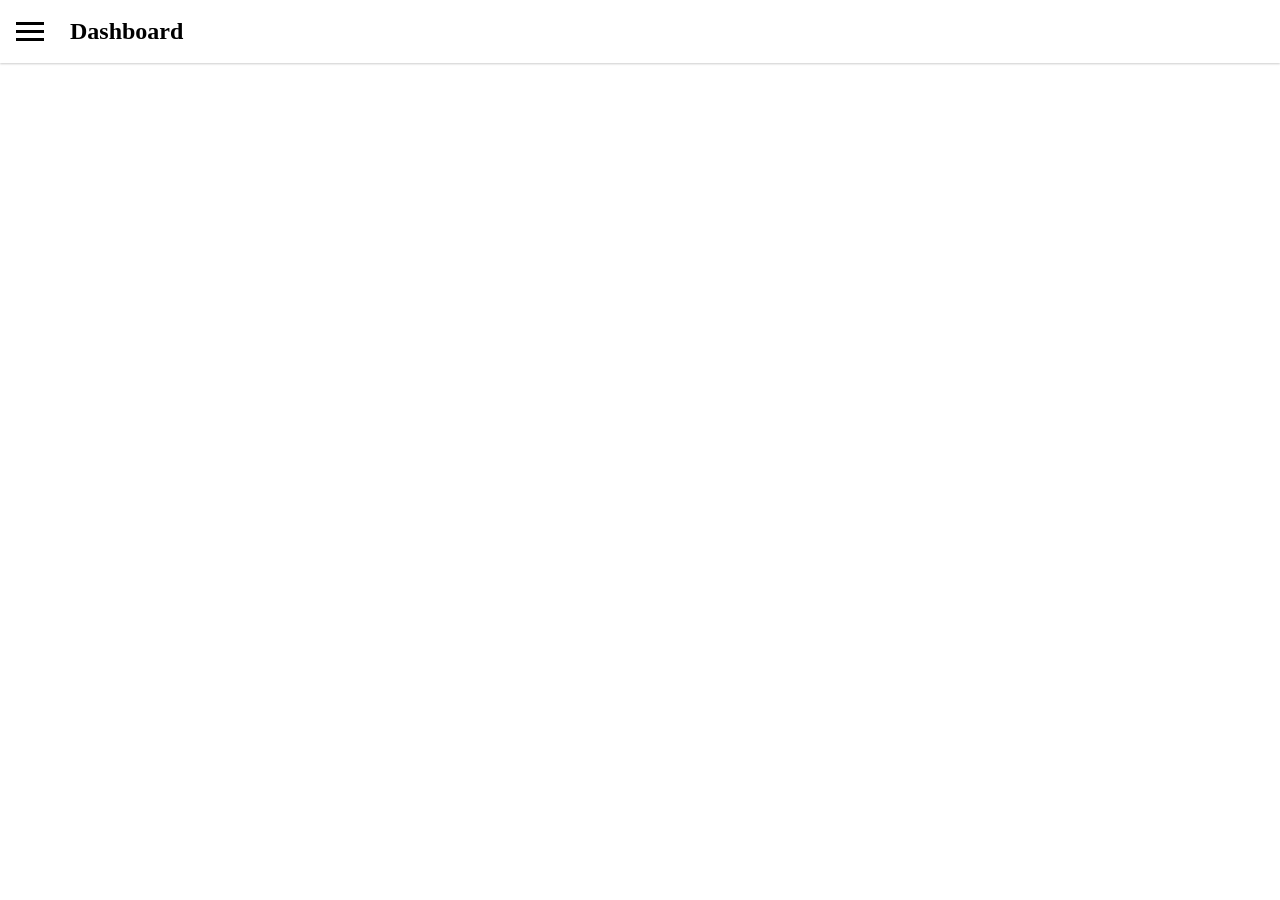
==== Tugas 1/dashboard.html @ cac20016 "Membuat halaman dasboard beserta tampilannya" ====
<!DOCTYPE html>
<html lang="en">
<head>
    <meta charset="UTF-8">
    <meta name="viewport" content="width=device-width, initial-scale=1.0">
    <title>Dashboard My SITTA</title>
    <link rel="stylesheet" href="css/style.css">
</head>
<body>
    <div class="dashboard-page">
        <header class="header-nav-container" id="displaySideBar">
            <div class="header-nav-content">
                <h1>📚 My SITTA</h1>
                <p>Manajemen Buku & Pengiriman</p>
            </div>

            <nav class="nav-list">
                <button class="btn-dashboard">🏠 &nbsp Dashboard</button>
                <button class="btn-stock">📖 &nbsp Stock Buku</button>
                <button class="pesanan">🛒 &nbsp Pesanan</button>
                <button class="Pengiriman">🚚 &nbsp Pengiriman</button>
                <button class="keluar">🚪 &nbsp Logout</button>              
            </nav>
        </header>

        <main>
            <section class="dashboard">
                <header class="header-dashboard">
                    <button class="hamburger-dashboard" id="btnHamburger">
                        <span></span>
                        <span></span>
                        <span></span>
                    </button>
                    <h2>Dashboard</h2>
                </header>

            </section>
        </main>
    </div>

    <script src="js/dasboard.js"></script>
</body>
</html>
---- Tugas 1/css/style.css ----
/* STYLE login.html */
:root{
    --primary-color: white;
    --secondary-color: rgb(12, 37, 112);
    --primary-font-color: black;
    --desc-font-color: rgb(219, 218, 218);
    --secondary-font-color: white;
    --shadow-body: rgba(0, 0, 0, 0.5);
    --primary-font: 'Inter', sans-serif;
    --shadow-box: 0px 1px 2px rgba(0, 0, 0, 0.2);
}


body{
    margin: 0;
    padding: 0;
    top: 0;
    box-sizing: border-box;
}

.hero-login{
    display: flex;
    align-items: center;
    justify-content: center;
    min-height: 100vh;
    font-family: var(--primary-font);

    background: var(--shadow-body);
}

input{
    transition: 0.2s;
}


.login-page{
    display: flex;
    flex-direction: row;
    box-shadow: var(--shadow-box);
    border-radius: 20px;
}

.opening-container{
    display: flex;
    flex-direction: column;
    align-items: center;
    justify-content: center;
    text-align: center;
    height: 30rem;
    width: 20rem;
    border-radius: 10px 0px 0px 10px;
    padding: 0 20px;
    
    background-color: var(--secondary-color);
    color: var(--secondary-font-color);

}

.opening-container h1{
    margin-bottom: 0;
    font-size: 2rem;
}

.opening-container p{
    color: var(--desc-font-color);
}

.opening-container button{
    border: solid 2px var(--desc-font-color);
    border-radius: 20px;
    width: 6.5rem;
    height: 1.7rem;
    cursor: pointer;

     background-color: transparent;
     color: var(--desc-font-color);
     font-weight: 550;
}

.opening-container button:active{
    background-color: rgb(205, 204, 204);
    color: var(--primary-font-color);
}

.login-container{
    display: flex;
    flex-direction: column;
    justify-content: center;
    align-items: center;
    border-radius: 0px 10px 10px 0px;
    width: 20rem;
    padding: 0 20px;
  
    background-color: var(--primary-color);

}

.login-container form{
    display: flex;
    flex-direction: column;
    align-items: center;
    width: 65%;

    gap: 1rem;
}

[type=text], [type=password]{
    height: 2rem;
    width: 100%;
    padding-left: 0.5rem;
}

[type=submit]{
    width: 6.5rem;
    height: 1.8rem;
    border-radius: 20px;
    border: none;
    cursor: pointer;

    background-color: var(--secondary-color);
    color: var(--secondary-font-color);
    font-weight: bold;
}

[type=submit]:active{
    color: var(--primary-font-color);
    background-color: var(--primary-color);
    border: solid 2px black;
    
}

.login-container h2{
    font-size: 2rem;
    color: var(--secondary-color);
}

.login-container a{
    text-decoration: none;
}


/* LIST CONTAINER */
.form-list-container{
    display: none;
    background-color: white;
    padding:  0rem 2rem 3rem 2rem;
    width: 17rem;
    border-radius: 10px;
}


.form-list-container form{
    display: flex;
    flex-direction: column;
    width: 100%;
}

.form-list-container h2{
    margin-bottom: 1.5rem;
    font-size: 2rem;
    text-align: center;

    color: var(--secondary-color);
}

.form-list-container input{
    margin-bottom: 1rem;
    width: 100%;
    padding-left: 0.1rem;
    padding-right: 0;
    box-sizing:border-box;
}

.form-list-container [type=text]:focus, 
.form-list-container [type=password]:focus, 
.login-container [type=text]:focus,
.login-container [type=password]:focus{
    border:  solid 2px red;
    outline: none;
}

.form-list-container [type=submit]{
    height: 2.2rem;
    margin: auto;
    width: 60%;
}

.btn-batal{
    display: block;
    border: none;
    border-radius: 20px;
    width: 60%;
    margin: 15px auto;
    height: 2.2rem;
    background-color: rgb(150, 148, 148);
    color: white;
    font-weight: bold;
}

.btn-batal:active{
    background-color: white;
    color: black;
    border: solid 2px black;
}


/* =========================
        DASHBOARD PAGE
   =========================
*/

.dashboard-page{
    display: flex;
    min-height: 100vh;
}

.header-nav-container{
    display: flex;
    flex-direction: column;
    width: 0;
    padding: 0;
    overflow: hidden;
    flex-shrink: 0;

    transition: width 0.4 ease;
    

    background-color: var(--secondary-color);
    color: var(--secondary-font-color);
}

.header-nav-container.hide{
    width: 220px;
    padding: 30px 10px;
}


.header-nav-content h1,.header-nav-content p{
    margin: auto;
    text-align: center;
}

.nav-list{
    margin-top: 2rem;
    display: flex;
    align-items: stretch;
    gap: 10px;
    flex-direction: column;
    flex: 1;
}

.nav-list button{
    border: none;
    width: 95%;
    height: 2.5rem;
    border-radius: 5px;
    font-size: 1rem;
    text-align: left;
    background: none;
    box-sizing: border-box;
    color: var(--secondary-font-color);
    cursor: pointer;
}

.keluar{
    margin-top: auto;
}

.nav-list button:hover{
    background-color: royalblue;
}

main{
    flex: 1;
}

.hamburger-dashboard{
    display: flex;
    flex-direction: column;
    border: none;
    width: 40px;
    cursor: pointer;
    gap: 5px;
    background: none;
}

.hamburger-dashboard span{
    width: 100%;
    height: 3px;
    background: black;
}

.header-dashboard{
    display: flex;
    align-items: center;
    gap: 20px;
    height: 3.3rem;
    box-shadow: var(--shadow-box);
    padding: 5px 10px;
}

.header-dashboard h2{
    margin: 0;
}
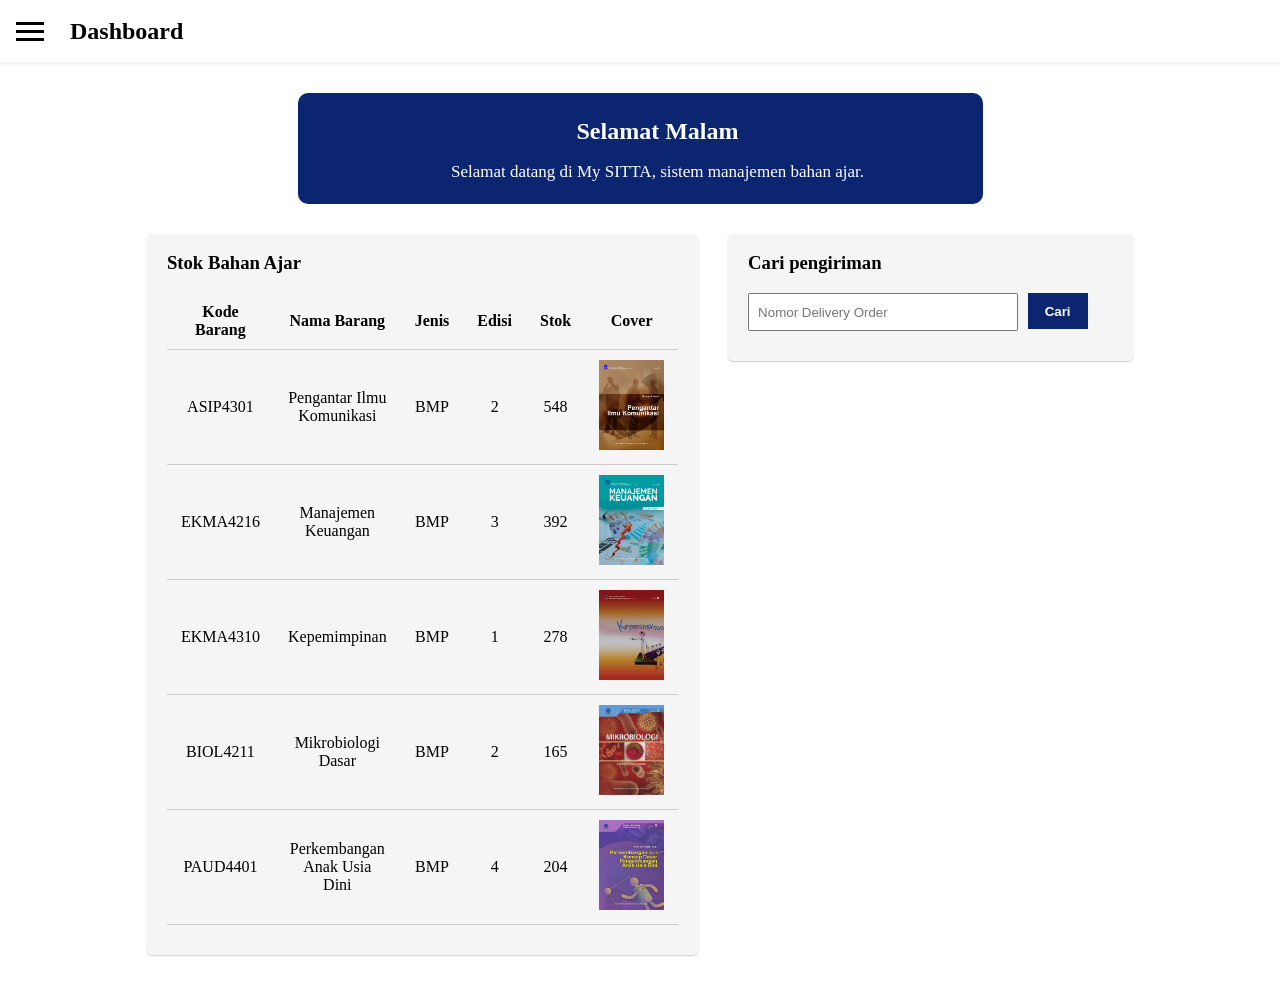
==== commit 16e6f848: "Memperbaharui penyimpanan login ke dalam array data.js, membuat content-content dashboard dan menamp" ====
--- a/Tugas 1/dashboard.html
+++ b/Tugas 1/dashboard.html
@@ -16,9 +16,17 @@
 
             <nav class="nav-list">
                 <button class="btn-dashboard">🏠 &nbsp Dashboard</button>
-                <button class="btn-stock">📖 &nbsp Stock Buku</button>
-                <button class="pesanan">🛒 &nbsp Pesanan</button>
-                <button class="Pengiriman">🚚 &nbsp Pengiriman</button>
+                <button class="btn-bahan-ajar">📚 &nbsp Informasi Bahan Ajar</button>
+                <button class="btn-tracking-pengiriman">🚚 &nbsp Tracking Pengiriman</button>
+                <div class="dropdown">
+                    <button class="btn-laporan" id="btnLaporan">📑 &nbsp Laporan</button>
+                    <ul class="dropdown-laporan" id="dropDownLaporan">
+                    <li><a href="#">Monitoring Progress DO Bahan Ajar</a></li>
+                    <li><a href="#">Rekap Bahan Ajar</a></li>
+                </div>
+                
+                </ul>
+                <button class="btn-historiBA">🔄️ &nbsp Histori Bahan Ajar</button>
                 <button class="keluar">🚪 &nbsp Logout</button>              
             </nav>
         </header>
@@ -31,13 +39,60 @@
                         <span></span>
                         <span></span>
                     </button>
-                    <h2>Dashboard</h2>
+                    <h1>Dashboard</h1>
                 </header>
 
+                <div class="body-dashboard">
+                    <div class="ucapan">
+                        <h2 id="ucap"></h2>
+                        <p>Selamat datang di My SITTA, sistem manajemen bahan ajar.</p>
+                    </div>
+
+                    <div class="cards-dashboard">
+                        <div class="stok-ba-dashboard">
+                            <h3>Stok Bahan Ajar</h3>
+                            <table class="tabel-bahan-ajar">
+                                <thead>
+                                    <tr>
+                                        <th>Kode Barang</th>
+                                        <th>Nama Barang</th>
+                                        <th>Jenis</th>
+                                        <th>Edisi</th>
+                                        <th>Stok</th>
+                                        <th>Cover</th>
+                                    </tr>
+                                </thead>
+
+                                <tbody id="tabelBuku">
+
+                                </tbody>
+                            </table>
+                        </div>
+
+                        <div class="pengiriman-dashboard">
+                            <h3>Cari pengiriman</h3>
+                            <form action="" class="form-cari-ba">
+                                <input type="text" placeholder="Nomor Delivery Order">
+                                <input type="submit" value="Cari">
+                            </form>
+                        </div>
+                    </div>
+                </div>
             </section>
+
+            <section class="stocks">
+                <div>
+                    
+                </div>
+            </section>
+            <section></section>
+            <section></section>
         </main>
     </div>
 
+
+    <script src="js/data.js"></script>
     <script src="js/dasboard.js"></script>
+    
 </body>
 </html>
--- a/Tugas 1/css/style.css
+++ b/Tugas 1/css/style.css
@@ -143,9 +143,13 @@
 .form-list-container{
     display: none;
     background-color: white;
-    padding:  0rem 2rem 3rem 2rem;
-    width: 17rem;
+    padding:  0rem 5rem 3rem 5rem;
+    width: 430px;
     border-radius: 10px;
+}
+
+.form-list-container label{
+    font-weight: bold;
 }
 
 
@@ -212,6 +216,7 @@
 .dashboard-page{
     display: flex;
     min-height: 100vh;
+    background: var(--primary-color);
 }
 
 .header-nav-container{
@@ -222,9 +227,6 @@
     overflow: hidden;
     flex-shrink: 0;
 
-    transition: width 0.4 ease;
-    
-
     background-color: var(--secondary-color);
     color: var(--secondary-font-color);
 }
@@ -238,6 +240,16 @@
 .header-nav-content h1,.header-nav-content p{
     margin: auto;
     text-align: center;
+}
+
+.header-nav-content, .nav-list{
+    opacity: 1;
+    transition: opacity 1s ease;
+}
+
+.header-nav-container:not(.hide) .header-nav-content,
+.header-nav-container:not(.hide) .nav-list {
+    opacity: 0;
 }
 
 .nav-list{
@@ -274,6 +286,33 @@
     flex: 1;
 }
 
+.dropdown-laporan{
+    display: none;
+    position: absolute;
+    left: 50px;
+    width: 250px;
+    min-width: 160px;
+    box-shadow: 0px 8px 10px rgb(0, 0, 0, 0.2);
+    list-style: none;
+    padding: 10px 0 0 7px;
+    margin: 0;
+    z-index: 1;
+
+    background-color: royalblue;
+}
+
+.dropdown li{
+    margin-bottom: 10px;
+    text-align: left;
+}
+
+
+.dropdown a{
+    text-decoration: none;
+    color: var(--primary-color)
+}
+
+
 .hamburger-dashboard{
     display: flex;
     flex-direction: column;
@@ -299,8 +338,90 @@
     padding: 5px 10px;
 }
 
-.header-dashboard h2{
+.header-dashboard h1{
     margin: 0;
 }
 
-
+.body-dashboard{
+    display: flex;
+    flex-direction: column;
+    align-items: center;
+    margin: 0;
+    background-color: rgba(255, 255, 255, 0.5);
+    padding: 30px;
+}
+
+.body-dashboard h2{
+    margin-bottom: 0;
+}
+
+.body-dashboard p{
+    font-size: 17px;
+}
+
+.ucapan{
+    text-align: center;
+    border-radius: 10px;
+    padding: 5px 20px 5px 55px;
+    width: 50%;
+
+    background-color: var(--secondary-color);
+    color: var(--secondary-font-color);
+
+}
+
+.cards-dashboard{
+    display: flex;
+    gap: 30px;
+}
+
+.stok-ba-dashboard, .pengiriman-dashboard{
+    margin-top: 30px;
+    border-radius: 5px;
+    padding: 0px 20px 30px 20px;
+    background-color: whitesmoke;
+    box-shadow: var(--shadow-box);
+}
+
+.stok-ba-dashboard{
+    flex: 4;
+}
+
+.pengiriman-dashboard{
+    flex: 3;
+    height: fit-content;
+}
+
+
+.tabel-bahan-ajar{
+    text-align: center;
+    border-collapse: collapse;
+}
+
+.tabel-bahan-ajar tr{
+    border-bottom: 1px solid #ccc;
+}
+
+th, td{
+    padding:  10px 14px;
+}
+
+.tabel-bahan-ajar img{
+    width: 65px;
+    height: 90px;
+    object-fit: cover;
+}
+
+.form-cari-ba{
+    display: flex;
+    gap: 10px;
+}
+
+.pengiriman-dashboard [type=text]{
+    width: 70%;
+}
+.pengiriman-dashboard [type=submit]{
+    width: 60px;
+    border-radius: 0;
+    height: 36px;
+}
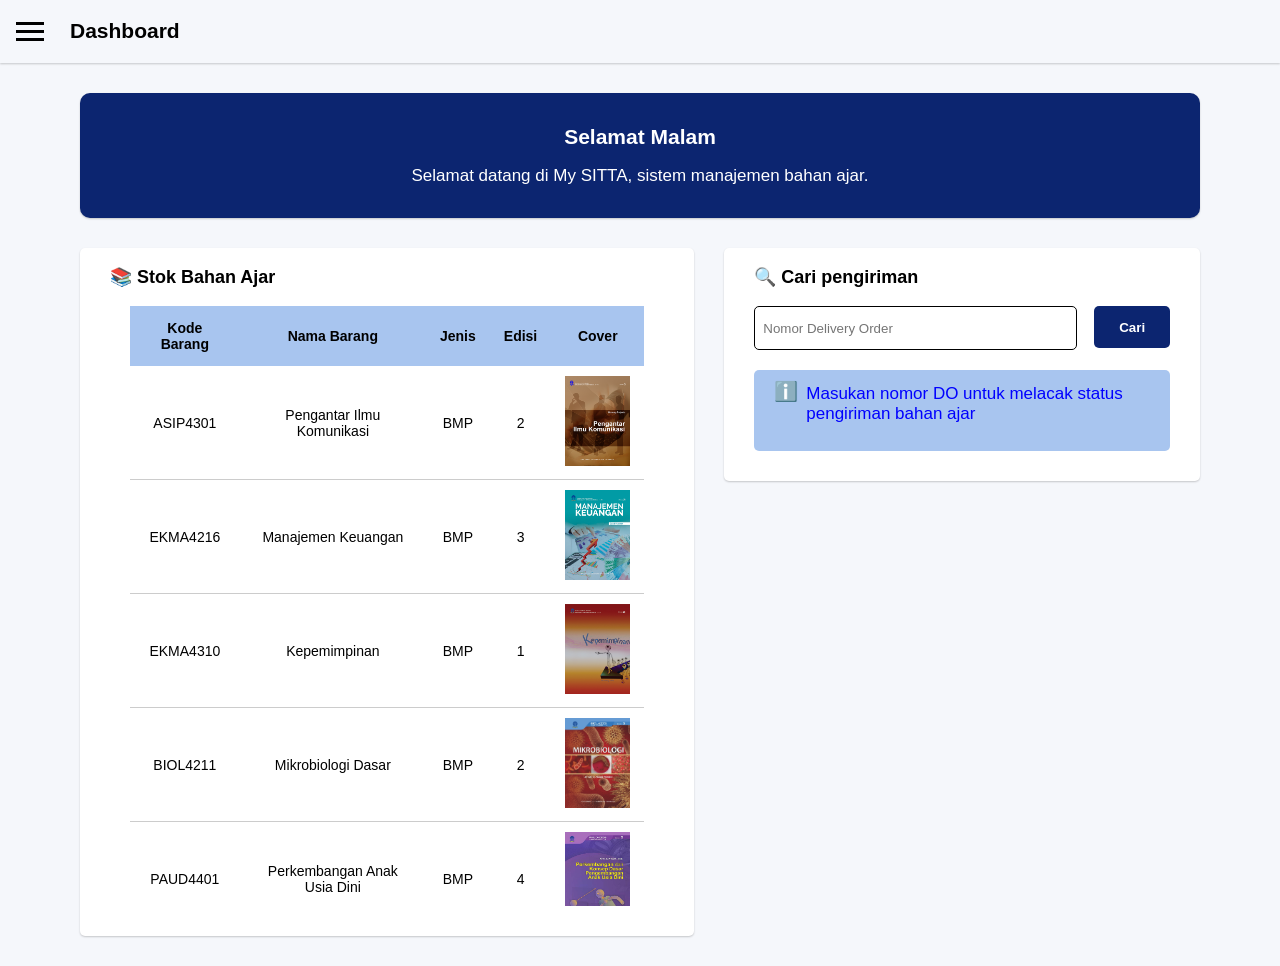
==== commit ece0ad2e: "Membuat isi navigasi informasi bahan ajar dan membuat fitur tambah bahan ajar" ====
--- a/Tugas 1/dashboard.html
+++ b/Tugas 1/dashboard.html
@@ -15,8 +15,8 @@
             </div>
 
             <nav class="nav-list">
-                <button class="btn-dashboard">🏠 &nbsp Dashboard</button>
-                <button class="btn-bahan-ajar">📚 &nbsp Informasi Bahan Ajar</button>
+                <button class="btn-dashboard" id="btnDashboard">🏠 &nbsp Dashboard</button>
+                <button class="btn-bahan-ajar" id="btnStockBa">📚 &nbsp Informasi Bahan Ajar</button>
                 <button class="btn-tracking-pengiriman">🚚 &nbsp Tracking Pengiriman</button>
                 <div class="dropdown">
                     <button class="btn-laporan" id="btnLaporan">📑 &nbsp Laporan</button>
@@ -39,10 +39,10 @@
                         <span></span>
                         <span></span>
                     </button>
-                    <h1>Dashboard</h1>
+                    <h1 id="titleHeader">Dashboard</h1>
                 </header>
 
-                <div class="body-dashboard">
+                <div class="body-dashboard" id="bodyDashboard">
                     <div class="ucapan">
                         <h2 id="ucap"></h2>
                         <p>Selamat datang di My SITTA, sistem manajemen bahan ajar.</p>
@@ -50,43 +50,163 @@
 
                     <div class="cards-dashboard">
                         <div class="stok-ba-dashboard">
-                            <h3>Stok Bahan Ajar</h3>
-                            <table class="tabel-bahan-ajar">
-                                <thead>
+                            <h3> 📚 Stok Bahan Ajar</h3>
+                            <div class="ba-dashboard-scroll">
+                                <table class="tabel-bahan-ajar">
+                                    <thead class="th-tabel-ba-dashboard">
+                                        <tr>
+                                            <th>Kode Barang</th>
+                                            <th>Nama Barang</th>
+                                            <th>Jenis</th>
+                                            <th>Edisi</th>
+                                            <th>Cover</th>
+                                        </tr>
+                                    </thead>
+
+                                    <tbody id="tabelBuku">
+
+                                    </tbody>
+                                </table>
+                            </div>
+                        </div>
+
+                        <div class="pengiriman-dashboard">
+                            <div>
+                                <h3>🔍 Cari pengiriman</h3>
+                                <form action="" class="form-cari-ba" id="formCari">
+                                    <input id="nomorDeliv" type="text" placeholder="Nomor Delivery Order">
+                                    <input type="submit" value="Cari">
+                                </form>
+                            </div>
+                            <div class="panduan-pengiriman">
+                                <div class="panduan-content">
+                                    <span class="icon-panduan">ℹ️ </span>
+                                    <p>Masukan nomor DO untuk melacak status <br> pengiriman bahan ajar</p>
+                                </div>
+                            </div>
+                        </div>
+                    </div>
+                </div>
+            </section>
+
+            <section class="stocks">
+                <div class="body-stock" id="bodyStock">
+                    <div class="stock-cover">
+                        <div class="stock-container">
+                            <table>
+                                <thead class="thead-stock">
                                     <tr>
+                                        <th>Kode Lokasi</th>
                                         <th>Kode Barang</th>
                                         <th>Nama Barang</th>
-                                        <th>Jenis</th>
+                                        <th>Jenis Barang</th>
                                         <th>Edisi</th>
                                         <th>Stok</th>
                                         <th>Cover</th>
                                     </tr>
                                 </thead>
 
-                                <tbody id="tabelBuku">
+                                <tbody id="dataStockBa">
 
                                 </tbody>
                             </table>
                         </div>
 
-                        <div class="pengiriman-dashboard">
-                            <h3>Cari pengiriman</h3>
-                            <form action="" class="form-cari-ba">
-                                <input type="text" placeholder="Nomor Delivery Order">
-                                <input type="submit" value="Cari">
-                            </form>
-                        </div>
-                    </div>
+                        <button id="btnTambahStok">➕Tambah Stock</button>
+                    </div> 
                 </div>
             </section>
-
-            <section class="stocks">
-                <div>
-                    
-                </div>
-            </section>
-            <section></section>
-            <section></section>
+            
+            <div class="popups" id="popups">
+                <div class="popup-data-kosong" id="popupDataKosong">
+                    <span>⚠️</span>
+                    <h2>Data Tidak Ditemukan!</h2>
+                </div>
+
+                <div class="popup-cari-pengiriman">
+                    <div class="popup-pengiriman" id="popupPengiriman">
+                        <div class="header-popup-pengiriman">
+                            <div class="header-popup-content">
+                                <span class="icon-paket">📦</span>
+                                <div class="pkt-do">
+                                    <h2>#<span id="paketPopup">-</span></h2>
+                                    <p>DO:394749774779</p>
+                                </div>
+                            </div>
+                            <div class="container-status" id="containerStatus">
+                                <p id="statusPopup">-</p>
+                            </div>
+                        </div>
+
+                        <hr>
+
+                        <div class="body-popup-pengiriman">
+                            <div>
+                                <h3>Nama</h3>
+                                <p id="namaPopup">-</p>
+                            </div>
+                            <div>
+                                <h3>Tanggal kirim</h3>
+                                <p id="tanggalKirimPopup">-</p>
+                            </div>
+                            <div>
+                                <h3>Ekspedisi</h3>
+                                <p id="ekspedisiPopup">-</p>
+                            </div>
+                            <div>
+                                <h3>Total</h3>
+                                <p id="totalPopup">-</p>
+                            </div>
+                        </div>
+
+                        <hr>
+                        
+                        <div class="perjalanan-container">
+                            <h3>Riwayat Perjalanan</h3>
+                            <div class="riwayat-container">
+                               <div id="listPerjalanan"></div>
+                            </div>
+                        </div>
+
+                        <hr>
+
+                        <div class="batal-popup-pengiriman">
+                            <button id="btnPopup">X</button>
+                        </div>
+                    </div>
+                </div>
+
+
+                <div class="popup-tambah-stok" id="popupTambahStok">
+                    <div class="tambah-stok-container">
+                        <h2>TAMBAH STOK</h2>
+                        <form action="" id="tabelTambahStok" class="tabel-tambah-stok">
+                            <label for="">Kode Lokasi</label><span class="wajib">*</span>
+                                <input id="kdLokasi" type="text" required>
+                            <label for="">Kode Barang</label><span class="wajib">*</span>
+                                <input id="kdBarang" type="text" required>
+                            <label for="">Nama Barang</label><span class="wajib">*</span>
+                                <input id="nama" type="text" required>
+                            <label for="">Jenis Barang</label><span class="wajib">*</span>
+                                <input id="jenis" type="text" required>
+                            <label for="">Edisi</label><span class="wajib">*</span>
+                                <input id="edisi" type="text" required>
+                            <label for="">Stok</label><span class="wajib">*</span>
+                                <input id="stok" type="text" required>
+                            <label for="">Format Cover</label>
+                                <input id="format" type="text" placeholder="contoh: image.jpg">
+
+                            <b><span class="wajib">*</span></b><span class="wajib-content"> Wajib diisi</span>
+
+                            <div class="btns-tambah-stok">
+                                <input type="submit">
+                                <button type="button" id="btnBatalStok">Batal</button>
+                            </div>
+                        </form>
+                        
+                    </div>
+                </div>
+            </div>
         </main>
     </div>
 
--- a/Tugas 1/css/style.css
+++ b/Tugas 1/css/style.css
@@ -7,6 +7,7 @@
     --secondary-font-color: white;
     --shadow-body: rgba(0, 0, 0, 0.5);
     --primary-font: 'Inter', sans-serif;
+    --font-grey: rgb(78, 78, 78);
     --shadow-box: 0px 1px 2px rgba(0, 0, 0, 0.2);
 }
 
@@ -16,6 +17,8 @@
     padding: 0;
     top: 0;
     box-sizing: border-box;
+    font-family: var(--primary-font);
+    font-size: 14px;
 }
 
 .hero-login{
@@ -125,7 +128,8 @@
 [type=submit]:active{
     color: var(--primary-font-color);
     background-color: var(--primary-color);
-    border: solid 2px black;
+    border: solid 1px var(--font-grey);
+    transition: background-color 0.4s;
     
 }
 
@@ -216,7 +220,7 @@
 .dashboard-page{
     display: flex;
     min-height: 100vh;
-    background: var(--primary-color);
+    background: #f5f7fb;
 }
 
 .header-nav-container{
@@ -286,6 +290,7 @@
     flex: 1;
 }
 
+
 .dropdown-laporan{
     display: none;
     position: absolute;
@@ -344,11 +349,14 @@
 
 .body-dashboard{
     display: flex;
-    flex-direction: column;
-    align-items: center;
+    align-items: center;
+}
+
+.body-dashboard, .body-stock{
+    flex-direction: column;
     margin: 0;
-    background-color: rgba(255, 255, 255, 0.5);
-    padding: 30px;
+    padding: 30px 80px;
+    box-sizing: border-box;
 }
 
 .body-dashboard h2{
@@ -362,8 +370,9 @@
 .ucapan{
     text-align: center;
     border-radius: 10px;
-    padding: 5px 20px 5px 55px;
-    width: 50%;
+    padding: 15px 0px;
+    width: 100%;
+    box-shadow: var(--shadow-box);
 
     background-color: var(--secondary-color);
     color: var(--secondary-font-color);
@@ -373,18 +382,34 @@
 .cards-dashboard{
     display: flex;
     gap: 30px;
+    width: 100%;
 }
 
 .stok-ba-dashboard, .pengiriman-dashboard{
+    display: flex;
+    flex-direction: column;
+    justify-content: center;
     margin-top: 30px;
     border-radius: 5px;
-    padding: 0px 20px 30px 20px;
-    background-color: whitesmoke;
+    padding: 0px 30px 30px 30px;
+    background-color: white;
     box-shadow: var(--shadow-box);
+}
+
+.stok-ba-dashboard h3, .pengiriman-dashboard h3{
+    font-size: large;
 }
 
 .stok-ba-dashboard{
     flex: 4;
+}
+
+.ba-dashboard-scroll{
+    display: flex;
+    justify-content: center;
+    padding: 0px 20px;
+    overflow: auto;
+    max-height: 600px;
 }
 
 .pengiriman-dashboard{
@@ -392,18 +417,49 @@
     height: fit-content;
 }
 
+.panduan-pengiriman{
+    background-color:#a8c5ef;
+    margin-top: 20px;
+    border-radius: 5px;
+    padding: 10px 20px;
+    color: blue;
+}
+
+.panduan-content{
+    display: flex;
+    gap: 8px;
+}
+
+.panduan-content p{
+    margin-top: 4px;
+}
+
+.icon-panduan{
+    font-size: 1.2rem;
+}
 
 .tabel-bahan-ajar{
     text-align: center;
     border-collapse: collapse;
-}
-
-.tabel-bahan-ajar tr{
+    width: 100%;
+}
+
+.tabel-bahan-ajar td{
     border-bottom: 1px solid #ccc;
 }
 
 th, td{
     padding:  10px 14px;
+}
+
+.tabel-bahan-ajar thead{
+    height: 60px;
+}
+
+.th-tabel-ba-dashboard th{
+    position: sticky;
+    top: 0;
+    background-color: #a8c5ef;
 }
 
 .tabel-bahan-ajar img{
@@ -414,14 +470,319 @@
 
 .form-cari-ba{
     display: flex;
-    gap: 10px;
+    gap: 17px;
 }
 
 .pengiriman-dashboard [type=text]{
-    width: 70%;
-}
+    width: 80%;
+    height: 40px;
+    border-radius: 5px;
+    border: 1px solid;
+}
+
 .pengiriman-dashboard [type=submit]{
-    width: 60px;
-    border-radius: 0;
-    height: 36px;
-}+    width: 80px;
+    border-radius: 5px;
+    height: 42px;
+}
+
+/* POPUPS ====================================*/
+.popups{
+    display: none;
+    position: fixed;
+    top: 0;
+    left: 0;
+    width: 100%;
+    height: 100%;
+    align-items: center;
+    justify-content: center;
+   
+    background: var(--shadow-body);
+}
+
+.popup-data-kosong{
+    display: none;
+    background-color: white;
+    padding: 30px 20px;
+    border-radius: 15px;
+    border: 3px solid rgba(255, 0, 0, 0.26);
+    color: black;
+    box-shadow: var(--shadow-box);
+}
+
+.popup-data-kosong span{
+    font-size: 2rem;
+}
+
+.popup-pengiriman{
+    display: none;
+    width: 430px;
+    max-height: 85vh;
+    padding: 30px;
+    border-radius: 5px;
+    box-sizing: border-box;
+    background-color: white;
+
+}
+
+.header-popup-pengiriman{
+    display: flex;
+    justify-content: space-between;
+    align-items: center;
+}
+
+
+.header-popup-content{
+    display: flex;
+    gap: 15px;
+    align-items: center;
+}
+
+.icon-paket{
+    font-size: 2rem;
+    background-color: #69bee6;
+    border-radius: 7px;
+    padding: 0px 3px 3px 3px;
+}
+
+.pkt-do p, .pkt-do h2, .container-status p, .body-popup-pengiriman h3, .body-popup-pengiriman p{
+    margin: 0;
+}
+
+.pkt-do p{
+    color: var(--font-grey);
+}
+
+.container-status{
+    display: flex;
+    align-items: center;
+    background-color: gray;
+    height: 20px;
+    border-radius: 20px;
+    padding: 8px 10px;
+}
+
+
+hr{
+    margin: 20px 0px;
+}
+
+.body-popup-pengiriman{
+    padding: 0px 0px 0px 40px;
+    display: grid;
+    grid-template-columns: 1fr 1fr;
+    gap: 15px 40px;
+    justify-content: center;
+}
+
+.body-popup-pengiriman p{
+    color: var(--font-grey);
+    margin-top: 5px;
+}
+
+.riwayat-container{
+    max-height: 200px;
+    overflow-y: auto;
+    padding-right: 10px;
+}
+
+.item-perjalanan{
+    display: flex;
+    gap: 12px;
+    position: relative;
+    padding-bottom: 20px;
+}
+
+.titik{
+    width: 12px;
+    height: 12px;
+    margin-top: 20px;
+    border-radius: 50%;
+    background-color: var(--secondary-color);
+    flex-shrink: 0;
+}
+
+.isi-perjalanan{
+    flex: 1;
+}
+
+.isi-perjalanan h3{
+    margin: 0;
+    font-size: 14px;
+}
+
+.isi-perjalanan p{
+    margin: 0;
+    color: var(--font-grey);
+    font-size: 13px;
+}
+
+.item-perjalanan:not(:last-child) .titik::after{
+    content: "";
+    position: absolute;
+    top: 30px;
+    left: 5px;
+    width: 2px;
+    height: calc(100% - 17px);
+    background-color: var(--secondary-color);
+}
+
+.batal-popup-pengiriman{
+    display: flex;
+    justify-content: center;
+}
+
+.batal-popup-pengiriman button{
+    font-size: 2rem;
+    width: 50px;
+    height: 50px;
+    border: none;
+    background-color: rgba(255, 0, 0, 0.518);
+    color: white;
+    border-radius: 50px;
+    cursor: pointer;
+}
+
+.tambah-stok-container h2{
+    margin: 0;
+    margin-bottom: 30px;
+    text-align: center;
+    font-size: 20px;
+}
+
+
+.popup-tambah-stok{
+    display: none;
+}
+
+.tambah-stok-container{
+    display: flex;
+    flex-direction: column;
+    background-color: white;
+    box-shadow: var(--shadow-box);
+    box-sizing: border-box;
+    padding: 20px 40px;
+    width: 500px;
+    border-radius: 10px;
+}
+
+.btns-tambah-stok{
+    display: flex;
+    justify-content: space-between;
+    margin-top: 30px;
+}
+
+.tabel-tambah-stok [type=submit]{
+    width: 100px;
+    border-radius: 7px;
+    height: 40px;
+}
+
+
+.tabel-tambah-stok button{
+    width: 100px;
+    height: 40px;
+    box-sizing: border-box;
+    border: none;
+    background-color: gray;
+    color: white;
+    font-weight: bold;
+    border-radius: 7px;
+}
+
+
+.tabel-tambah-stok input{
+    padding: 0px;
+    box-sizing: border-box;
+    margin-bottom: 15px;
+    padding: 0px 5px;
+    border: 1px solid var(--font-grey);
+}
+
+.tabel-tambah-stok label{
+    font-weight: bold;
+}
+
+.tabel-tambah-stok [type=text]:focus{
+    border: 2px solid red;
+    outline: none;
+
+    transition: border-color 0.5s;
+}
+
+.wajib{
+    color: red;
+}
+
+.wajib-content{
+    color: red;
+    opacity: 0.5;
+}
+
+/* INFROMASI BAHAN AJAR */
+.body-stock{
+    display: none;
+    justify-content: center;
+    align-items: center;
+}
+
+.stock-container img{
+    width: 85px;
+    height: 115px;
+    object-fit: cover;
+}
+
+.stock-container{
+    display: flex;
+    justify-content: center;
+    width: auto;
+    margin-bottom: 20px;
+    max-height: 500px;
+    overflow-y: auto;
+}
+
+.stock-container table{
+    border-collapse: collapse;
+    width: 100%;
+    text-align: center;
+}
+
+.stock-container td{
+    border-bottom: 1px solid black;
+}
+
+
+.thead-stock th{
+    background-color:#a8c5ef;
+    position: sticky;
+    top: 0;
+    height: 60px;
+    border-bottom: none;
+}
+
+.stock-cover{
+    justify-content: center;
+    background-color: white;
+    box-shadow: var(--shadow-box);
+    padding: 50px;
+    border-radius: 7px;
+    width: 80%;
+}
+
+.stock-cover button{
+    height: 45px;
+    width: 15%;
+    font-size: 15px;
+    border: none;
+    border-radius: 5px;
+    color: var(--secondary-font-color);
+    background-color: var(--secondary-color);
+}
+
+.stock-cover button:active, .tabel-tambah-stok button:active
+{
+    background-color: white;
+    color: black;
+    border: 1px solid var(--font-grey);
+    transition: background-color 0.4s;
+}
